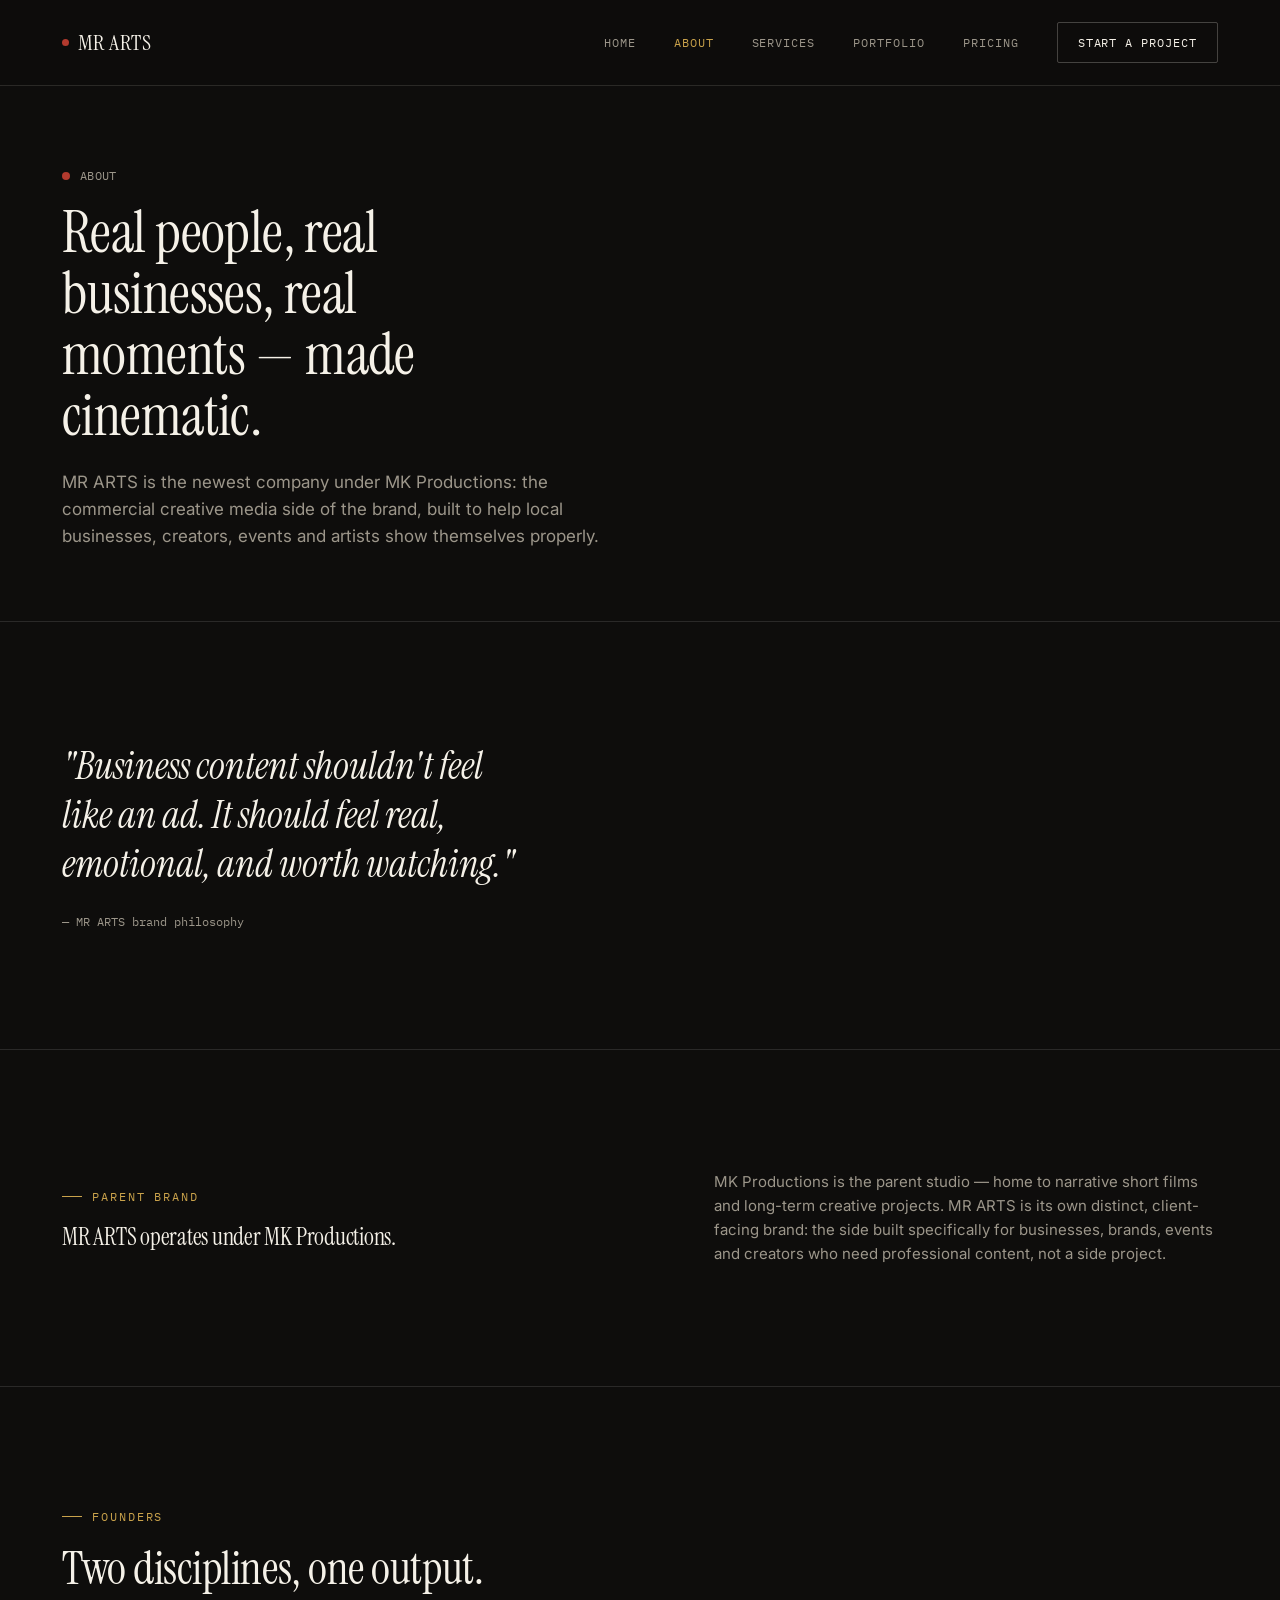
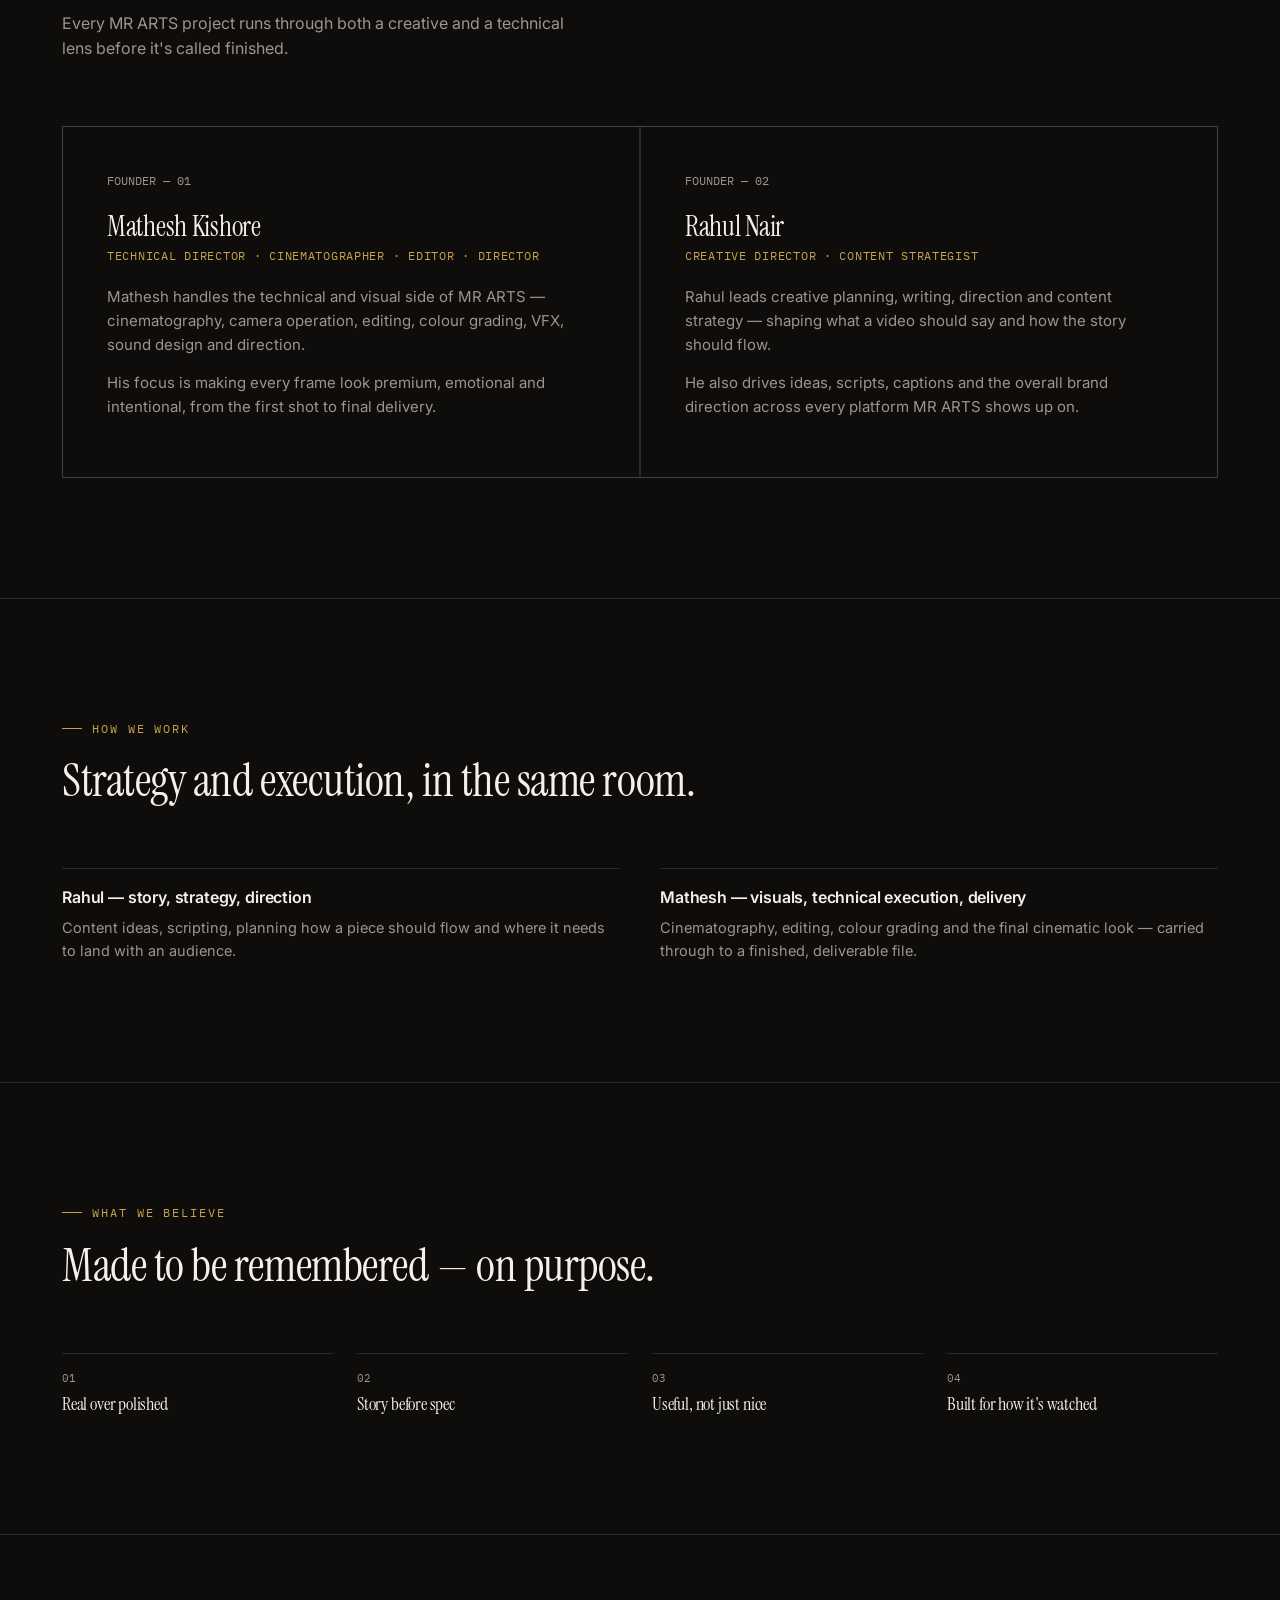
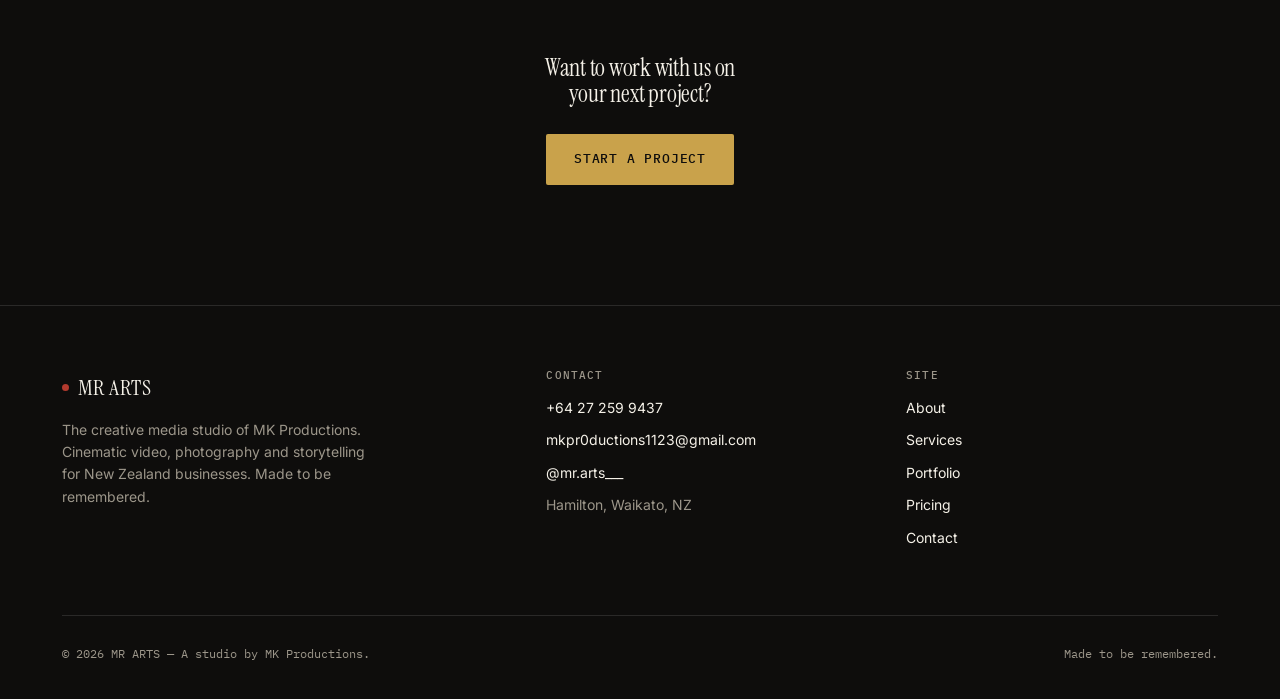
==== about.html @ e0ef438e "Initial commit: MR ARTS site skeleton (6 pages, shared CSS/JS)" ====
<!DOCTYPE html>
<html lang="en">
<head>
<meta charset="UTF-8">
<meta name="viewport" content="width=device-width, initial-scale=1.0">
<title>About — MR ARTS</title>
<meta name="description" content="MR ARTS is the creative media studio of MK Productions, founded by Mathesh Kishore and Rahul Nair in Hamilton, New Zealand.">
<link rel="preconnect" href="https://fonts.googleapis.com">
<link rel="preconnect" href="https://fonts.gstatic.com" crossorigin>
<link href="https://fonts.googleapis.com/css2?family=Instrument+Serif:ital@0;1&family=Inter:wght@400;500;600;700&family=IBM+Plex+Mono:wght@400;500&display=swap" rel="stylesheet">
<link rel="stylesheet" href="styles.css">
<style>
  .mission{border-bottom:1px solid var(--hairline);}
  .mission blockquote{
    font-family:'Instrument Serif', serif; font-style:italic; font-size:clamp(26px,4vw,38px);
    color:var(--paper); max-width:26ch; line-height:1.3;
  }
  .mission cite{display:block; margin-top:24px; font-family:'IBM Plex Mono',monospace; font-size:12px; color:var(--fog); font-style:normal;}

  .parent-band{border-bottom:1px solid var(--hairline);}
  .parent-band .row{display:flex; align-items:center; justify-content:space-between; gap:24px; flex-wrap:wrap;}
  .parent-band h3{font-size:24px;}
  .parent-band p{color:var(--fog); max-width:56ch; font-size:15px;}

  .founders{border-bottom:1px solid var(--hairline);}
  .founder-grid{display:grid; grid-template-columns:1fr 1fr; gap:2px; background:var(--hairline); border:1px solid var(--hairline);}
  @media (max-width:860px){.founder-grid{grid-template-columns:1fr;}}
  .founder-card{background:var(--void); padding:44px;}
  .founder-card .num{font-family:'IBM Plex Mono', monospace; font-size:12px; color:var(--fog); margin-bottom:22px; display:block;}
  .founder-card h3{font-size:28px; margin-bottom:4px;}
  .founder-card .role{font-family:'IBM Plex Mono', monospace; font-size:12px; color:var(--gold); text-transform:uppercase; letter-spacing:0.06em; margin-bottom:20px; display:block;}
  .founder-card p{color:var(--fog); font-size:15px; margin-bottom:14px;}

  .how-we-work{border-bottom:1px solid var(--hairline);}
  .work-steps{display:grid; grid-template-columns:1fr 1fr; gap:40px;}
  @media (max-width:860px){.work-steps{grid-template-columns:1fr;}}
  .work-step{border-top:1px solid var(--hairline); padding-top:20px;}
  .work-step h4{font-family:'Inter',sans-serif; font-weight:600; font-size:16px; margin-bottom:10px;}
  .work-step p{color:var(--fog); font-size:14.5px;}

  .values-list{display:grid; grid-template-columns:repeat(4,1fr); gap:24px;}
  @media (max-width:860px){.values-list{grid-template-columns:1fr 1fr;}}
  .value-item{border-top:1px solid var(--hairline); padding-top:16px;}
  .value-item .fr{font-family:'IBM Plex Mono',monospace; font-size:11px; color:var(--fog); display:block; margin-bottom:8px;}
  .value-item h4{font-size:18px; font-family:'Instrument Serif',serif;}
</style>
</head>
<body>

<header>
  <nav>
    <a href="index.html" class="logo"><span class="dot"></span>MR ARTS</a>
    <button class="nav-toggle" id="navToggle" aria-label="Toggle menu">☰</button>
    <div class="nav-links" id="navLinks">
      <a href="index.html">Home</a>
      <a href="about.html" class="active">About</a>
      <a href="services.html">Services</a>
      <a href="portfolio.html">Portfolio</a>
      <a href="pricing.html">Pricing</a>
      <a href="contact.html" class="nav-cta">Start a project</a>
    </div>
  </nav>
</header>

<main>

  <section class="page-hero">
    <div class="wrap">
      <div class="kicker"><span class="rec-dot"></span><span class="mono">ABOUT</span></div>
      <h1>Real people, real businesses, real moments — made cinematic.</h1>
      <p class="lede">MR ARTS is the newest company under MK Productions: the commercial creative media side of the brand, built to help local businesses, creators, events and artists show themselves properly.</p>
    </div>
  </section>

  <section class="mission">
    <div class="wrap">
      <blockquote>
        "Business content shouldn't feel like an ad. It should feel real, emotional, and worth watching."
        <cite>— MR ARTS brand philosophy</cite>
      </blockquote>
    </div>
  </section>

  <section class="parent-band">
    <div class="wrap row">
      <div>
        <span class="eyebrow">Parent Brand</span>
        <h3>MR ARTS operates under MK Productions.</h3>
      </div>
      <p>MK Productions is the parent studio — home to narrative short films and long-term creative projects. MR ARTS is its own distinct, client-facing brand: the side built specifically for businesses, brands, events and creators who need professional content, not a side project.</p>
    </div>
  </section>

  <section class="founders">
    <div class="wrap">
      <div class="section-head">
        <span class="eyebrow">Founders</span>
        <h2>Two disciplines, one output.</h2>
        <p>Every MR ARTS project runs through both a creative and a technical lens before it's called finished.</p>
      </div>
      <div class="founder-grid">
        <div class="founder-card">
          <span class="num">FOUNDER — 01</span>
          <h3>Mathesh Kishore</h3>
          <span class="role">Technical Director · Cinematographer · Editor · Director</span>
          <p>Mathesh handles the technical and visual side of MR ARTS — cinematography, camera operation, editing, colour grading, VFX, sound design and direction.</p>
          <p>His focus is making every frame look premium, emotional and intentional, from the first shot to final delivery.</p>
        </div>
        <div class="founder-card">
          <span class="num">FOUNDER — 02</span>
          <h3>Rahul Nair</h3>
          <span class="role">Creative Director · Content Strategist</span>
          <p>Rahul leads creative planning, writing, direction and content strategy — shaping what a video should say and how the story should flow.</p>
          <p>He also drives ideas, scripts, captions and the overall brand direction across every platform MR ARTS shows up on.</p>
        </div>
      </div>
    </div>
  </section>

  <section class="how-we-work">
    <div class="wrap">
      <div class="section-head">
        <span class="eyebrow">How We Work</span>
        <h2>Strategy and execution, in the same room.</h2>
      </div>
      <div class="work-steps">
        <div class="work-step">
          <h4>Rahul — story, strategy, direction</h4>
          <p>Content ideas, scripting, planning how a piece should flow and where it needs to land with an audience.</p>
        </div>
        <div class="work-step">
          <h4>Mathesh — visuals, technical execution, delivery</h4>
          <p>Cinematography, editing, colour grading and the final cinematic look — carried through to a finished, deliverable file.</p>
        </div>
      </div>
    </div>
  </section>

  <section>
    <div class="wrap">
      <div class="section-head">
        <span class="eyebrow">What We Believe</span>
        <h2>Made to be remembered — on purpose.</h2>
      </div>
      <div class="values-list">
        <div class="value-item"><span class="fr">01</span><h4>Real over polished</h4></div>
        <div class="value-item"><span class="fr">02</span><h4>Story before spec</h4></div>
        <div class="value-item"><span class="fr">03</span><h4>Useful, not just nice</h4></div>
        <div class="value-item"><span class="fr">04</span><h4>Built for how it's watched</h4></div>
      </div>
    </div>
  </section>

  <section class="cta-banner" style="text-align:center; border-top:1px solid var(--hairline);">
    <div class="wrap">
      <h2 style="max-width:20ch; margin:0 auto 28px;">Want to work with us on your next project?</h2>
      <a href="contact.html" class="btn btn-primary">Start a project</a>
    </div>
  </section>

</main>

<footer>
  <div class="wrap">
    <div class="footer-grid">
      <div>
        <div class="logo" style="margin-bottom:14px;"><span class="dot"></span>MR ARTS</div>
        <p style="max-width:34ch; color:var(--fog);">The creative media studio of MK Productions. Cinematic video, photography and storytelling for New Zealand businesses. Made to be remembered.</p>
      </div>
      <div>
        <h4>Contact</h4>
        <a href="tel:+64272599437">+64 27 259 9437</a>
        <a href="mailto:mkpr0ductions1123@gmail.com">mkpr0ductions1123@gmail.com</a>
        <a href="https://www.instagram.com/mr.arts___" target="_blank" rel="noopener">@mr.arts___</a>
        <p style="color:var(--fog); margin-top:6px;">Hamilton, Waikato, NZ</p>
      </div>
      <div>
        <h4>Site</h4>
        <a href="about.html">About</a>
        <a href="services.html">Services</a>
        <a href="portfolio.html">Portfolio</a>
        <a href="pricing.html">Pricing</a>
        <a href="contact.html">Contact</a>
      </div>
    </div>
    <div class="footer-bottom">
      <span>© <span id="year"></span> MR ARTS — A studio by MK Productions.</span>
      <span>Made to be remembered.</span>
    </div>
  </div>
</footer>

<script src="script.js"></script>
</body>
</html>
---- styles.css ----
/* ============================================
   MR ARTS — Design System
   Cinematic, premium, dark. Champagne gold + brick
   accents on a warm near-black. Instrument Serif for
   display, Inter for body/UI, IBM Plex Mono for
   labels/timecodes — a nod to the film-production world.
   ============================================ */

:root{
  --void: #0E0D0C;
  --charcoal: #1B1917;
  --charcoal-2: #221F1C;
  --hairline: rgba(245,241,232,0.12);
  --hairline-strong: rgba(245,241,232,0.24);
  --paper: #F5F1E8;
  --fog: #9C968A;
  --gold: #C9A24B;
  --brick: #B23A2E;
  --radius: 2px;
}

*{box-sizing:border-box; margin:0; padding:0;}
html{scroll-behavior:smooth;}
body{
  background:var(--void);
  color:var(--paper);
  font-family:'Inter', sans-serif;
  font-size:16px;
  line-height:1.6;
  -webkit-font-smoothing:antialiased;
}
h1,h2,h3,h4{
  font-family:'Instrument Serif', serif;
  font-weight:400;
  line-height:1.05;
  letter-spacing:-0.01em;
}
em{font-style:italic; color:var(--gold);}
.mono{font-family:'IBM Plex Mono', monospace; letter-spacing:0.03em;}
a{color:inherit; text-decoration:none;}
img{max-width:100%; display:block;}
ul{list-style:none;}
.wrap{max-width:1220px; margin:0 auto; padding:0 32px;}
section{padding:120px 0;}
@media (max-width:768px){
  section{padding:72px 0;}
  .wrap{padding:0 22px;}
}

/* ---------- utility ---------- */
.eyebrow{
  font-family:'IBM Plex Mono', monospace;
  font-size:12px; text-transform:uppercase; letter-spacing:0.16em;
  color:var(--gold); display:flex; align-items:center; gap:10px; margin-bottom:18px;
}
.eyebrow::before{content:''; width:20px; height:1px; background:var(--gold);}
.section-head{margin-bottom:64px; max-width:640px;}
.section-head h2{font-size:clamp(30px,4.5vw,46px); margin-bottom:18px;}
.section-head p{color:var(--fog); font-size:16px; max-width:52ch;}
.hairline{border-top:1px solid var(--hairline);}

.btn{
  display:inline-flex; align-items:center; gap:10px;
  padding:15px 28px; border-radius:var(--radius);
  font-family:'IBM Plex Mono', monospace; font-size:13px; letter-spacing:0.06em; text-transform:uppercase;
  transition:transform .18s ease, background .2s, color .2s, border-color .2s;
}
.btn-primary{background:var(--gold); color:var(--void); font-weight:500;}
.btn-primary:hover{transform:translateY(-2px); background:#DCB765;}
.btn-ghost{border:1px solid var(--hairline-strong); color:var(--paper);}
.btn-ghost:hover{border-color:var(--gold); color:var(--gold);}

/* ---------- header / nav ---------- */
header{
  position:sticky; top:0; z-index:100;
  background:rgba(14,13,12,0.82);
  backdrop-filter:blur(10px);
  border-bottom:1px solid var(--hairline);
}
nav{
  display:flex; align-items:center; justify-content:space-between;
  padding:22px 32px; max-width:1220px; margin:0 auto;
}
.logo{
  font-family:'Instrument Serif', serif; font-size:22px; letter-spacing:0.02em;
  display:flex; align-items:center; gap:9px;
}
.logo .dot{width:7px; height:7px; border-radius:50%; background:var(--brick); animation:pulse 1.8s ease-in-out infinite;}
@keyframes pulse{0%,100%{opacity:1;}50%{opacity:.3;}}
.nav-links{display:flex; gap:38px; align-items:center;}
.nav-links a{
  font-family:'IBM Plex Mono', monospace;
  font-size:12px; text-transform:uppercase; letter-spacing:0.08em;
  color:var(--fog); transition:color .2s;
}
.nav-links a:hover, .nav-links a.active{color:var(--paper);}
.nav-links a.active{color:var(--gold);}
.nav-cta{
  border:1px solid var(--hairline-strong); padding:10px 20px; border-radius:var(--radius);
  color:var(--paper) !important;
}
.nav-cta:hover{border-color:var(--gold); color:var(--gold) !important;}
.nav-toggle{display:none; background:none; border:none; color:var(--paper); font-size:22px; cursor:pointer;}
@media (max-width:860px){
  .nav-links{
    position:absolute; top:100%; left:0; right:0;
    background:var(--void); flex-direction:column; align-items:stretch; gap:0;
    border-bottom:1px solid var(--hairline);
    max-height:0; overflow:hidden; transition:max-height .3s ease;
  }
  .nav-links.open{max-height:400px;}
  .nav-links a{padding:18px 24px; border-top:1px solid var(--hairline);}
  .nav-cta{margin:16px 24px; text-align:center;}
  .nav-toggle{display:block;}
}

/* ---------- page hero (used on inner pages) ---------- */
.page-hero{
  padding:80px 0 70px; border-bottom:1px solid var(--hairline);
}
.page-hero .kicker{
  font-family:'IBM Plex Mono', monospace; font-size:12px; color:var(--fog);
  text-transform:uppercase; letter-spacing:0.1em; margin-bottom:18px;
  display:flex; align-items:center; gap:10px;
}
.rec-dot{width:8px; height:8px; border-radius:50%; background:var(--brick); animation:pulse 1.8s ease-in-out infinite;}
.page-hero h1{font-size:clamp(36px,6vw,58px); max-width:18ch;}
.page-hero p.lede{color:var(--fog); font-size:17px; max-width:52ch; margin-top:22px;}

/* ---------- cards ---------- */
.card{
  background:var(--charcoal); border:1px solid var(--hairline); border-radius:var(--radius);
  padding:34px;
}

/* ---------- footer ---------- */
footer{border-top:1px solid var(--hairline); padding:64px 0 36px;}
.footer-grid{
  display:grid; grid-template-columns:1.4fr 1fr 1fr; gap:48px; margin-bottom:56px;
}
@media (max-width:768px){.footer-grid{grid-template-columns:1fr; gap:36px;}}
.footer-grid h4{
  font-family:'IBM Plex Mono', monospace; font-size:11px; text-transform:uppercase;
  letter-spacing:0.1em; color:var(--fog); margin-bottom:16px; font-weight:500;
}
.footer-grid p, .footer-grid a{color:var(--paper); font-size:14px; display:block; margin-bottom:10px;}
.footer-grid a:hover{color:var(--gold);}
.footer-bottom{
  border-top:1px solid var(--hairline); padding-top:28px;
  display:flex; justify-content:space-between; flex-wrap:wrap; gap:12px;
  font-family:'IBM Plex Mono', monospace; font-size:12px; color:var(--fog);
}

@media (prefers-reduced-motion: reduce){
  *{animation-duration:0.001ms !important; transition-duration:0.001ms !important;}
}
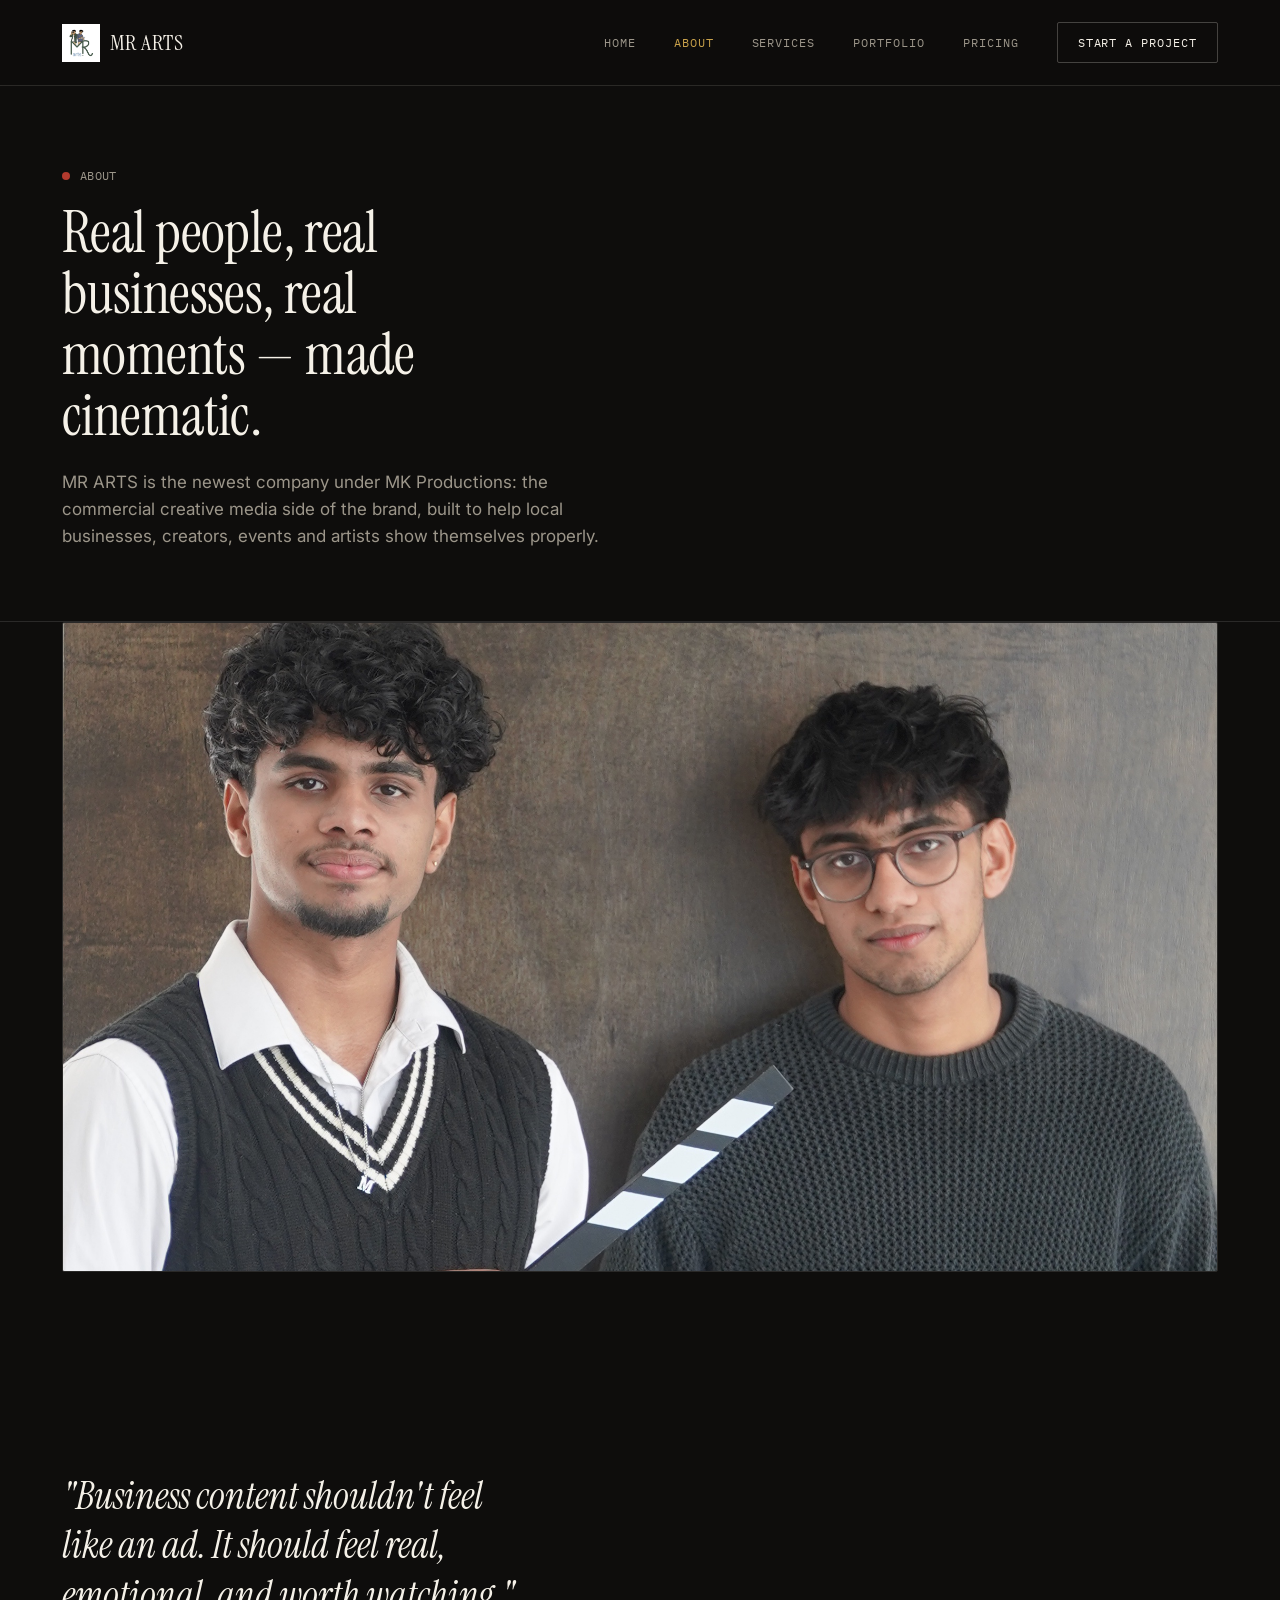
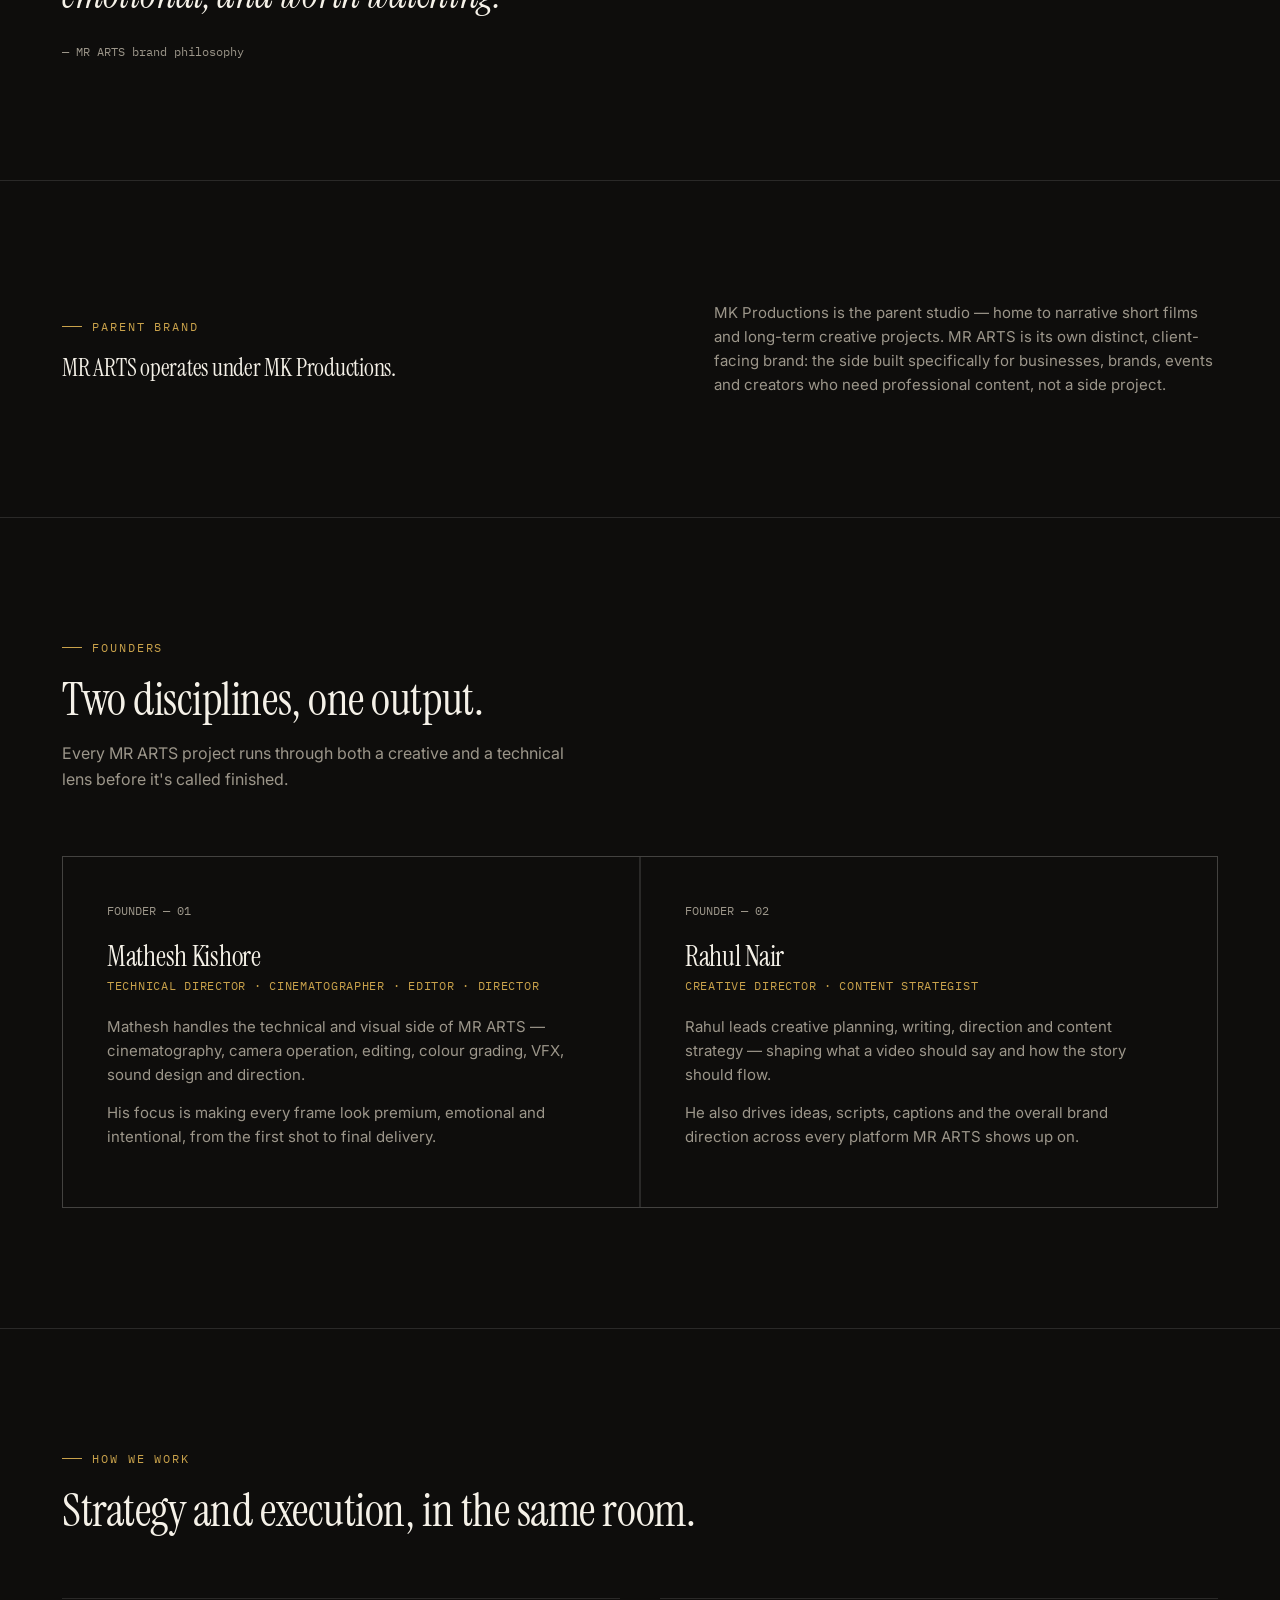
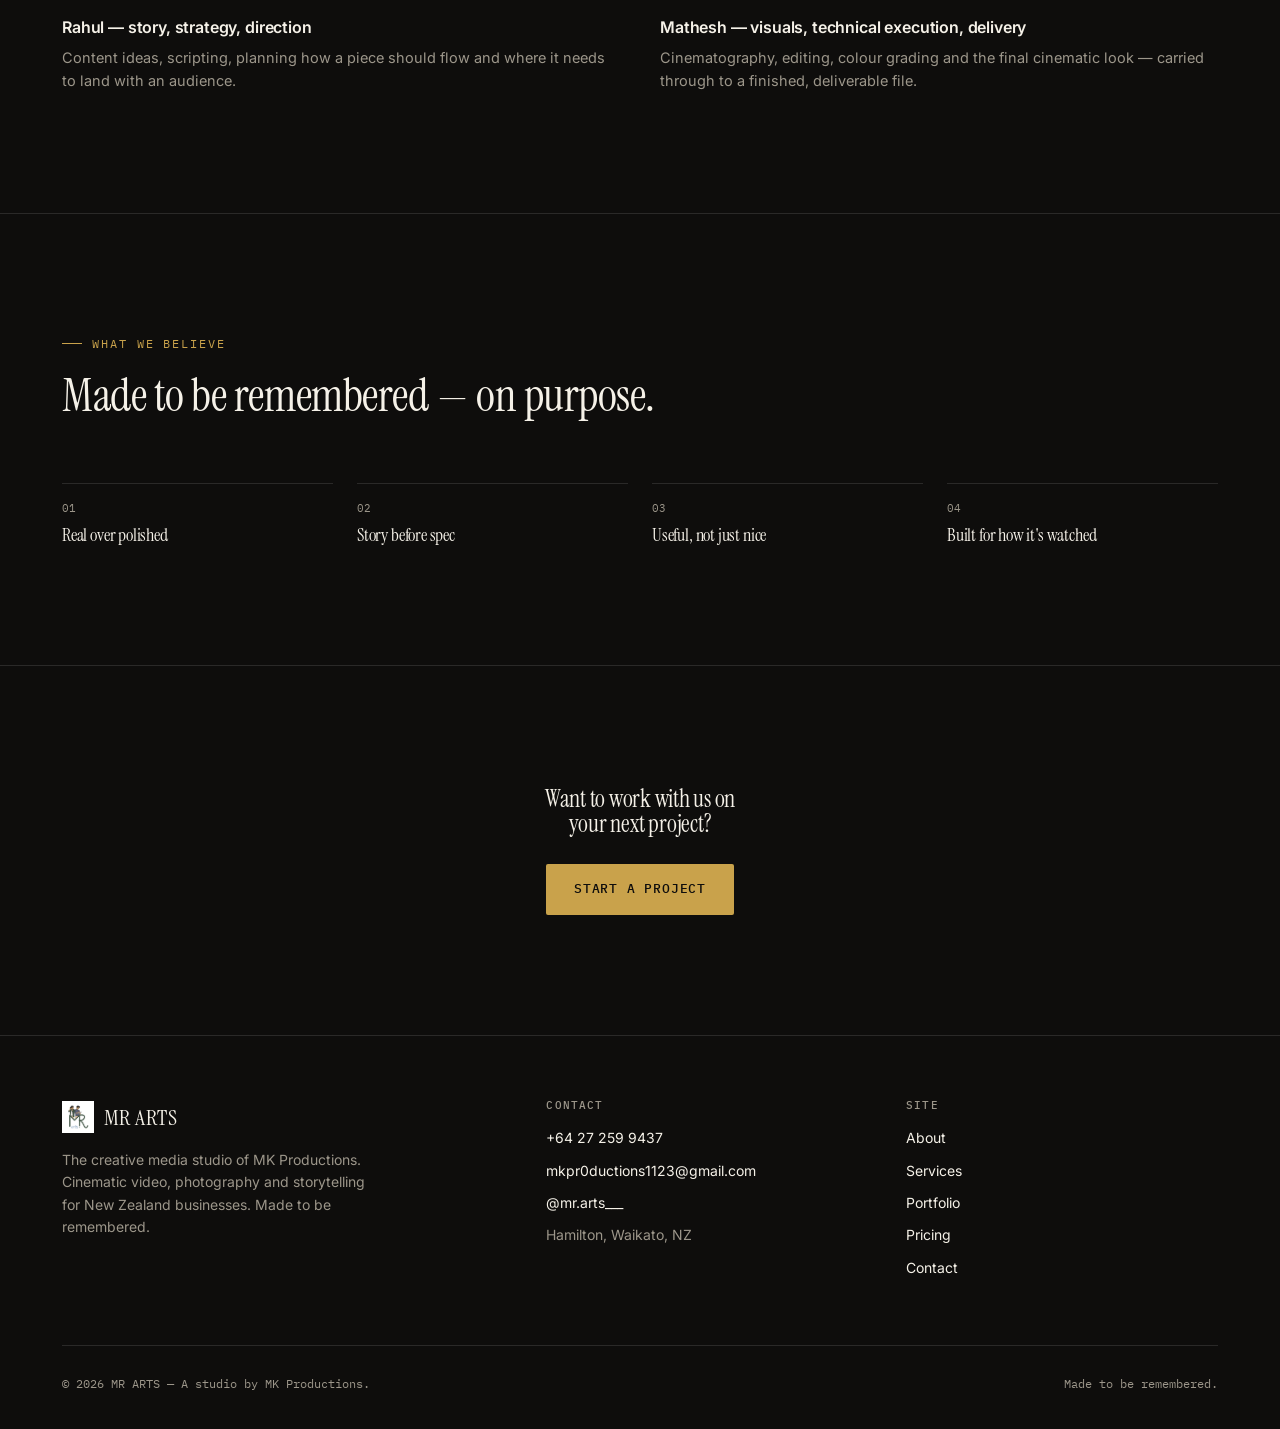
==== commit 8150a9ca: "Add real logo and founder photos to nav, footer, home, and about" ====
--- a/about.html
+++ b/about.html
@@ -49,7 +49,7 @@
 
 <header>
   <nav>
-    <a href="index.html" class="logo"><span class="dot"></span>MR ARTS</a>
+    <a href="index.html" class="logo"><img src="assets/logo.png" alt="MR ARTS logo" class="logo-img">MR ARTS</a>
     <button class="nav-toggle" id="navToggle" aria-label="Toggle menu">☰</button>
     <div class="nav-links" id="navLinks">
       <a href="index.html">Home</a>
@@ -72,6 +72,14 @@
     </div>
   </section>
 
+  <section style="padding-top:0; padding-bottom:80px;">
+    <div class="wrap">
+      <div style="aspect-ratio:16/9; overflow:hidden; border:1px solid var(--hairline); border-radius:var(--radius);">
+        <img src="assets/founders-formal.jpg" alt="Mathesh Kishore and Rahul Nair, founders of MR ARTS, on set" style="width:100%; height:100%; object-fit:cover; object-position:center 20%;">
+      </div>
+    </div>
+  </section>
+
   <section class="mission">
     <div class="wrap">
       <blockquote>
@@ -164,7 +172,7 @@
   <div class="wrap">
     <div class="footer-grid">
       <div>
-        <div class="logo" style="margin-bottom:14px;"><span class="dot"></span>MR ARTS</div>
+        <div class="logo" style="margin-bottom:14px;"><img src="assets/logo.png" alt="MR ARTS logo" class="logo-img">MR ARTS</div>
         <p style="max-width:34ch; color:var(--fog);">The creative media studio of MK Productions. Cinematic video, photography and storytelling for New Zealand businesses. Made to be remembered.</p>
       </div>
       <div>
--- a/styles.css
+++ b/styles.css
@@ -83,8 +83,10 @@
 }
 .logo{
   font-family:'Instrument Serif', serif; font-size:22px; letter-spacing:0.02em;
-  display:flex; align-items:center; gap:9px;
+  display:flex; align-items:center; gap:10px;
 }
+.logo-img{height:38px; width:auto; display:block;}
+footer .logo-img{height:32px;}
 .logo .dot{width:7px; height:7px; border-radius:50%; background:var(--brick); animation:pulse 1.8s ease-in-out infinite;}
 @keyframes pulse{0%,100%{opacity:1;}50%{opacity:.3;}}
 .nav-links{display:flex; gap:38px; align-items:center;}
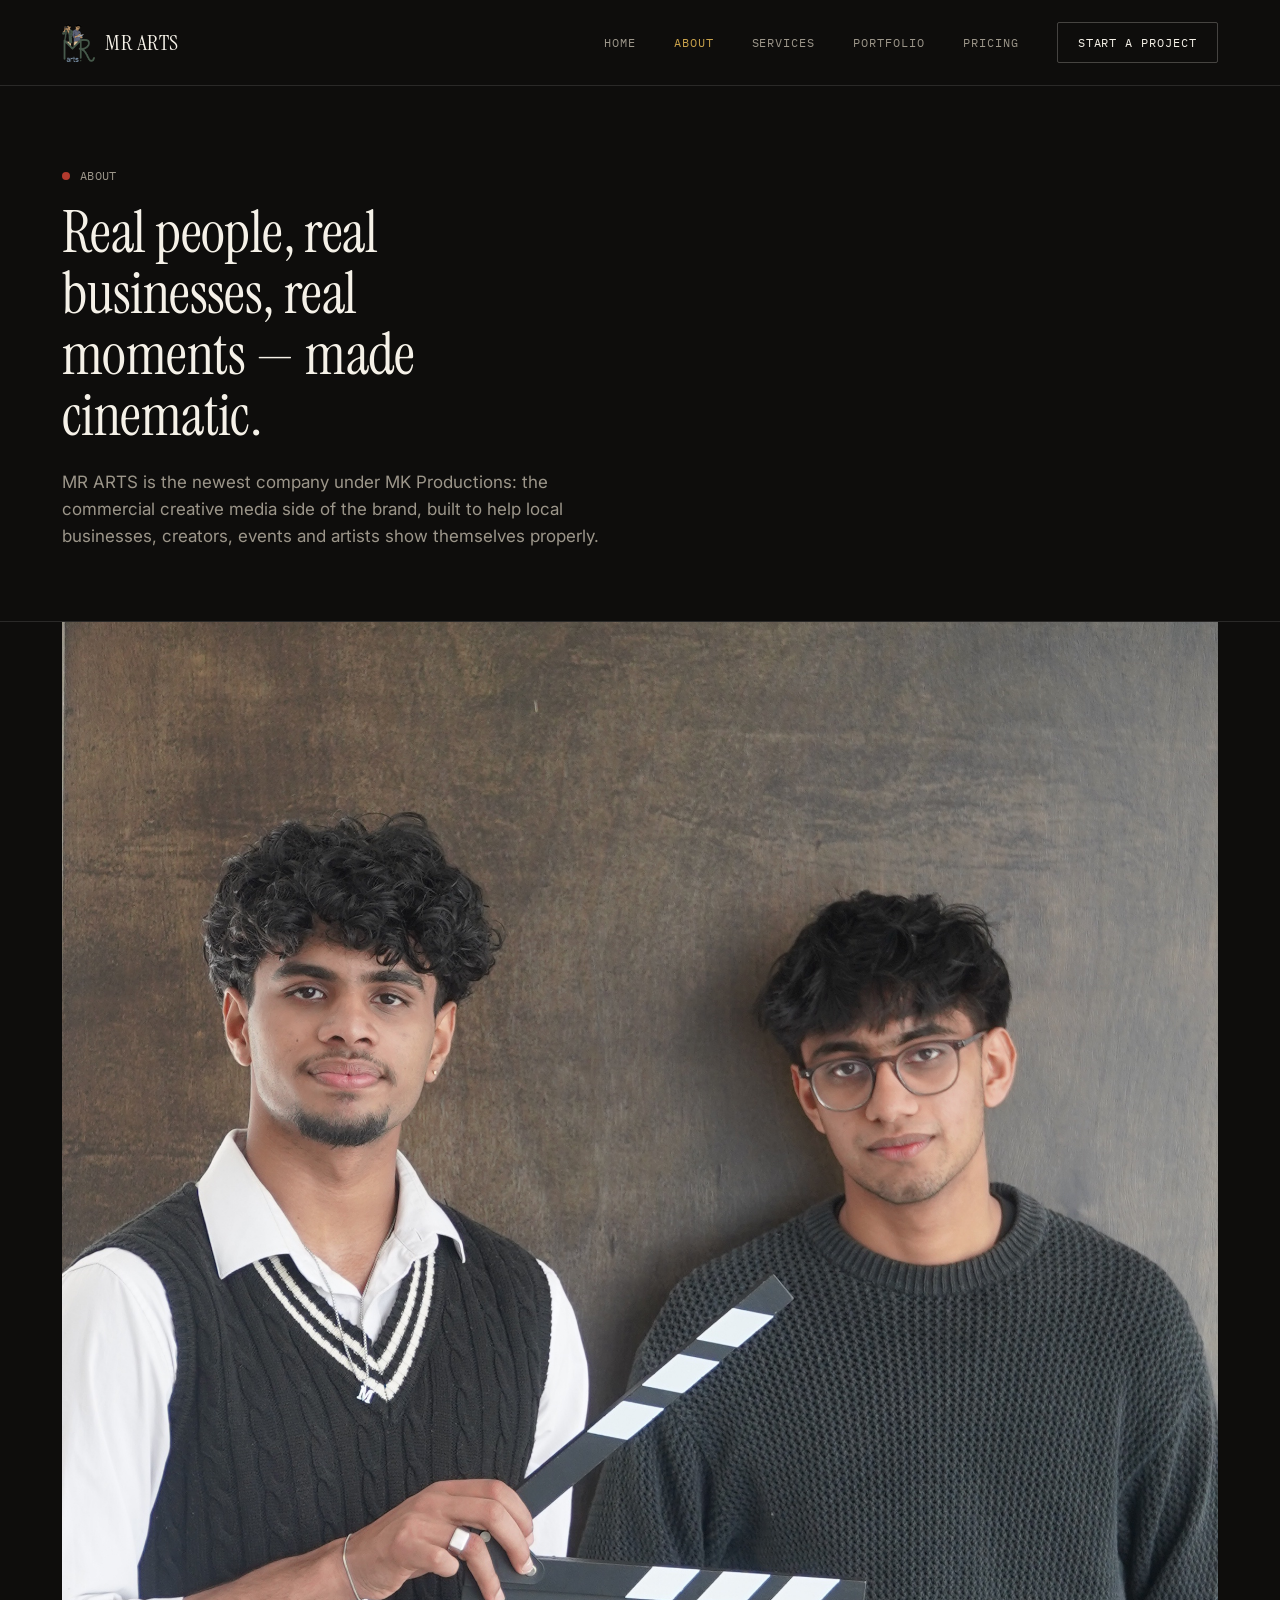
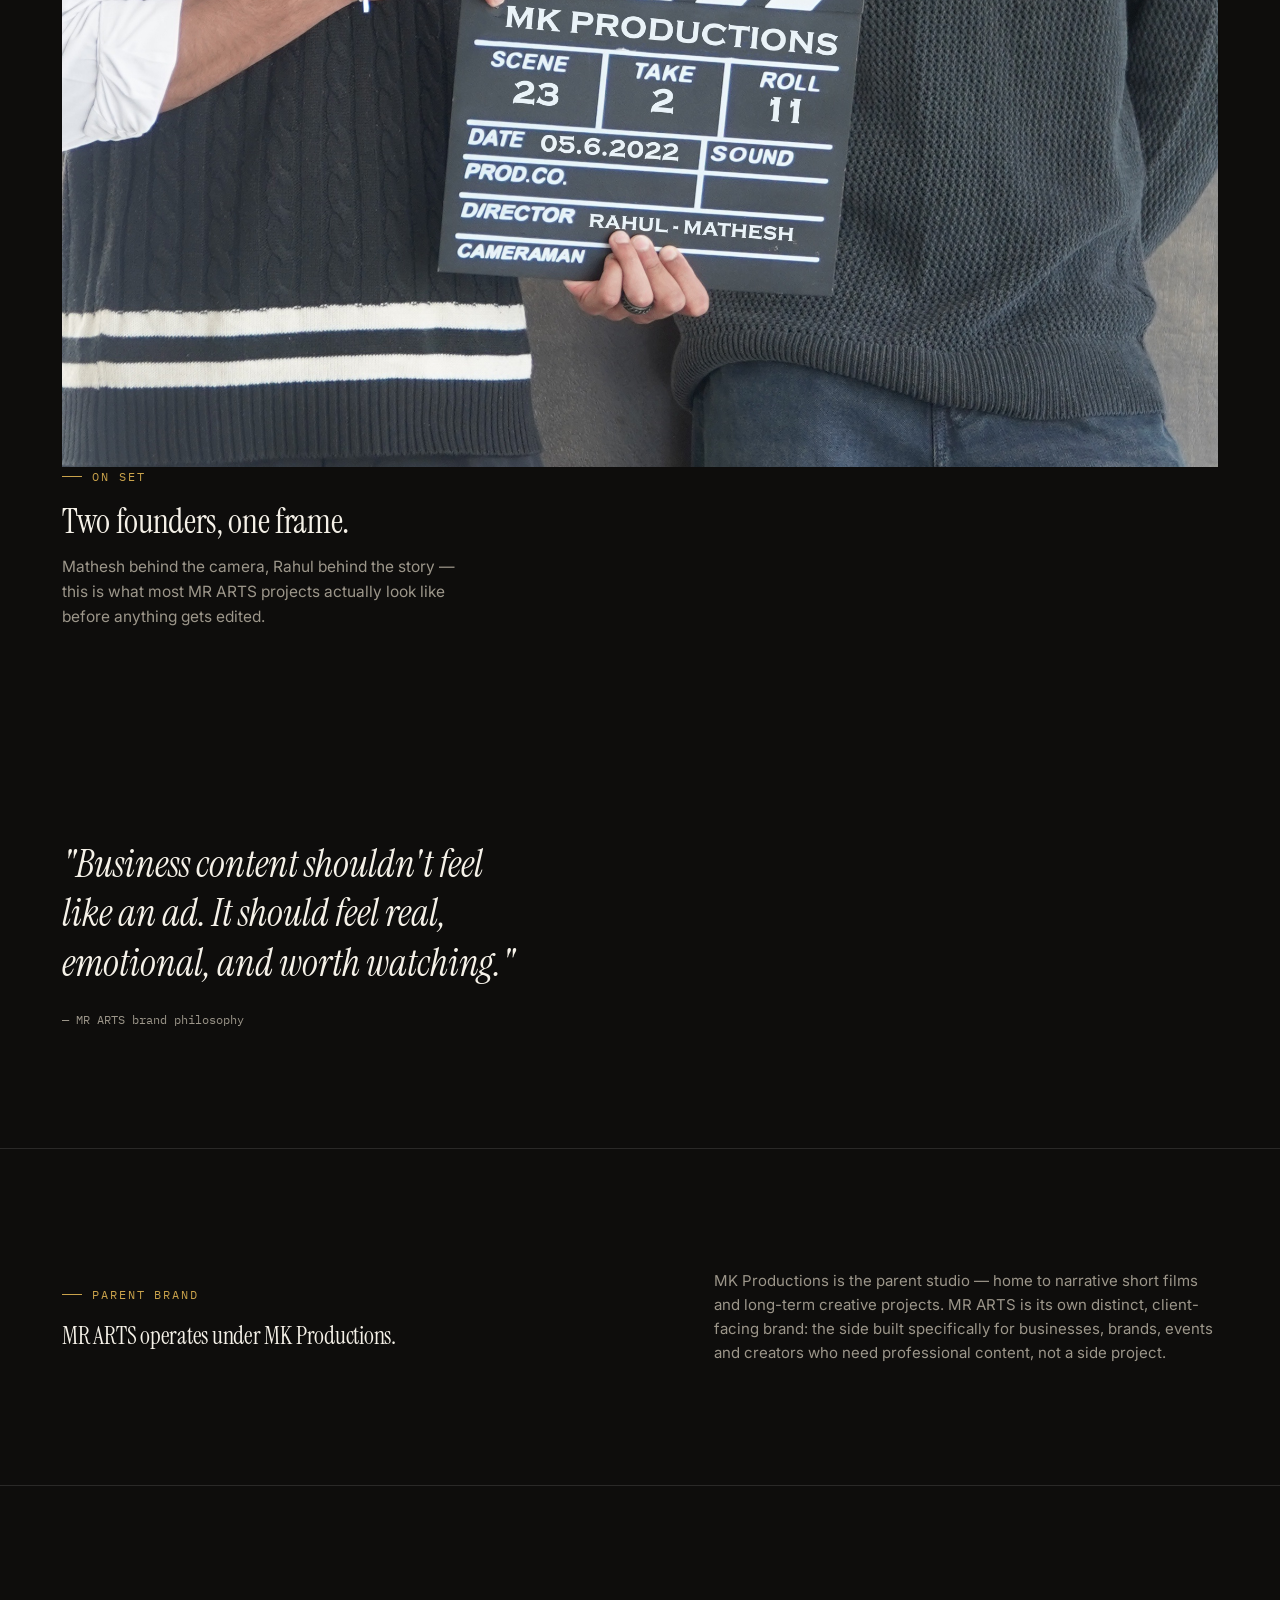
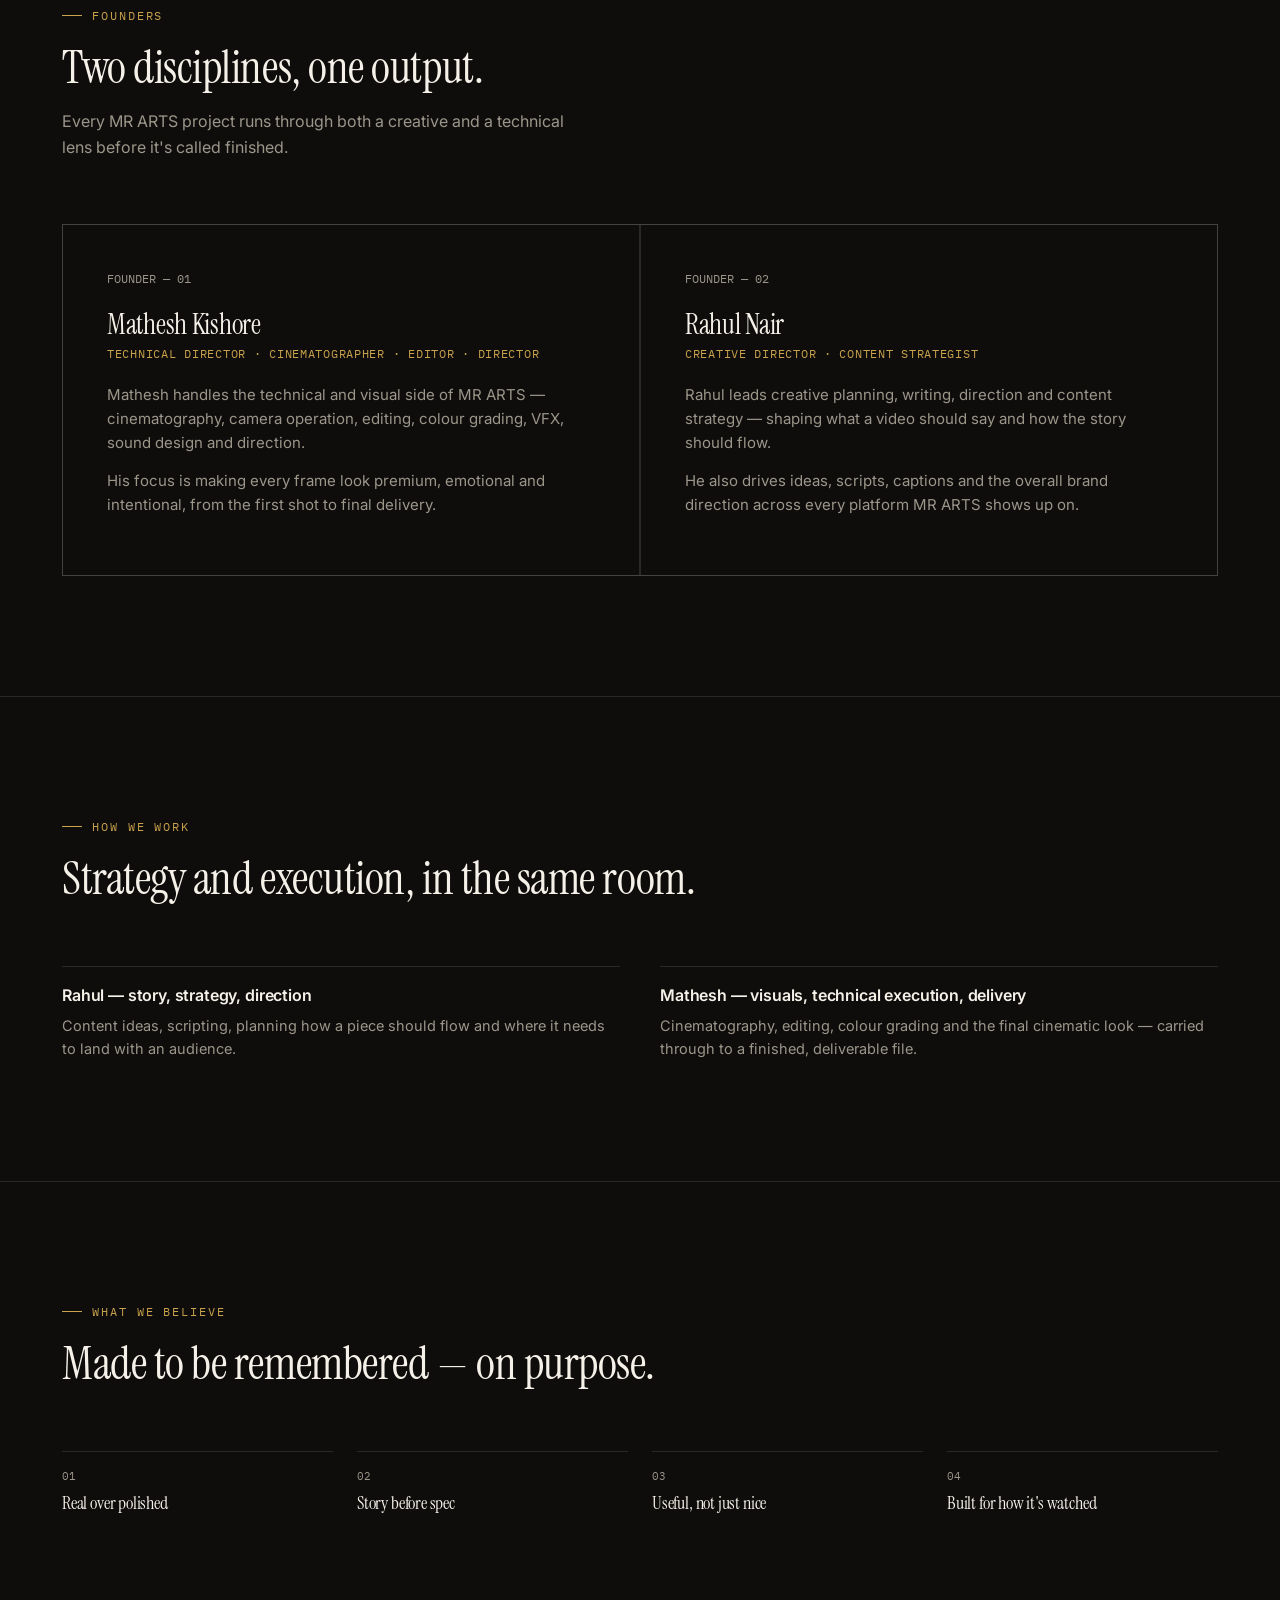
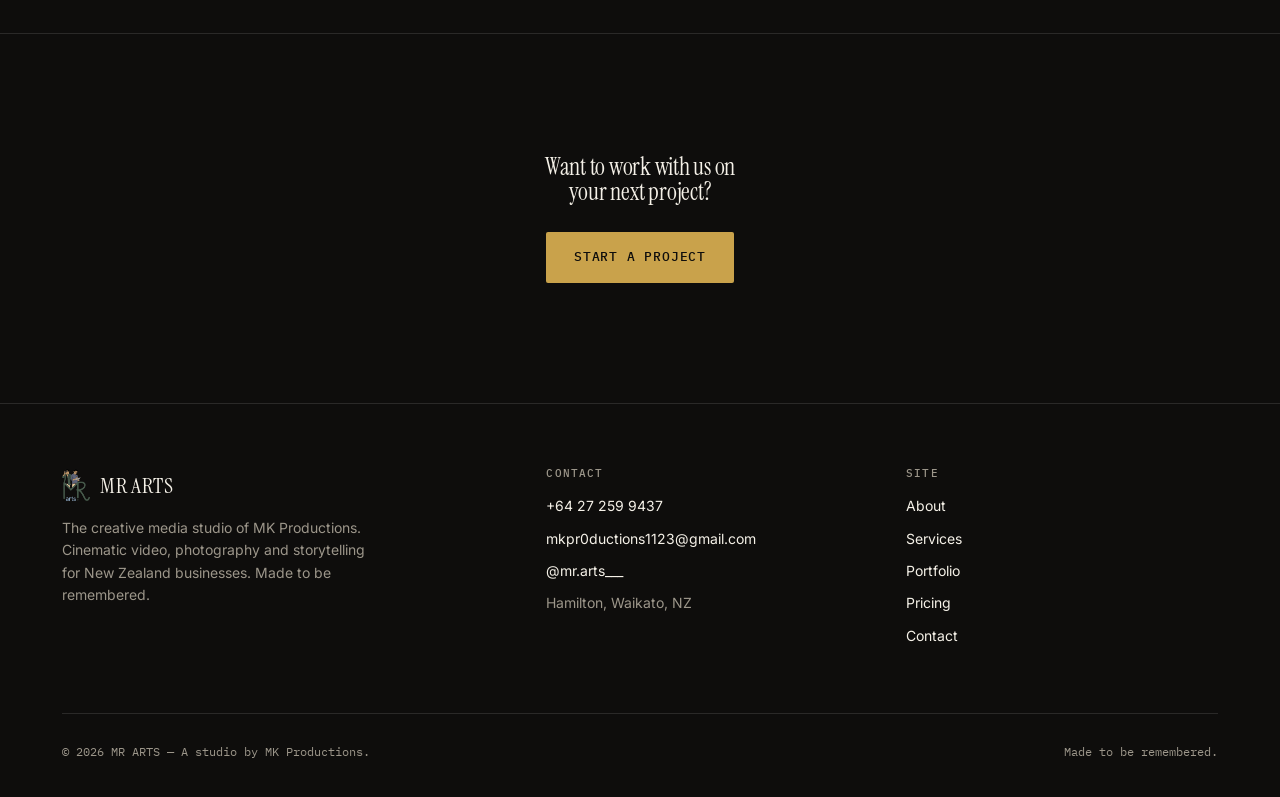
==== commit 5ef14fcd: "Fix logo crop and redesign about page founder photo layout" ====
--- a/about.html
+++ b/about.html
@@ -72,10 +72,17 @@
     </div>
   </section>
 
-  <section style="padding-top:0; padding-bottom:80px;">
-    <div class="wrap">
-      <div style="aspect-ratio:16/9; overflow:hidden; border:1px solid var(--hairline); border-radius:var(--radius);">
-        <img src="assets/founders-formal.jpg" alt="Mathesh Kishore and Rahul Nair, founders of MR ARTS, on set" style="width:100%; height:100%; object-fit:cover; object-position:center 20%;">
+  <section style="padding-top:0; padding-bottom:90px;">
+    <div class="wrap about-teaser" style="padding:0 32px; border-bottom:none; align-items:center;">
+      <div class="reel-frame" style="aspect-ratio:4/5; padding:0; overflow:hidden;">
+        <img src="assets/founders-formal.jpg" alt="Mathesh Kishore and Rahul Nair, founders of MR ARTS, on set" style="width:100%; height:100%; object-fit:cover; object-position:50% 12%;">
+        <span class="corner tl mono" style="z-index:2;">MR_ARTS.STUDIO</span>
+        <span class="corner br mono" style="z-index:2;">ON SET — HAMILTON</span>
+      </div>
+      <div>
+        <span class="eyebrow">On Set</span>
+        <h2 style="font-size:clamp(24px,3.5vw,34px); margin-bottom:16px;">Two founders, one frame.</h2>
+        <p style="color:var(--fog); font-size:15.5px; max-width:42ch;">Mathesh behind the camera, Rahul behind the story — this is what most MR ARTS projects actually look like before anything gets edited.</p>
       </div>
     </div>
   </section>
--- a/styles.css
+++ b/styles.css
@@ -73,8 +73,7 @@
 /* ---------- header / nav ---------- */
 header{
   position:sticky; top:0; z-index:100;
-  background:rgba(14,13,12,0.82);
-  backdrop-filter:blur(10px);
+  background:var(--void);
   border-bottom:1px solid var(--hairline);
 }
 nav{
